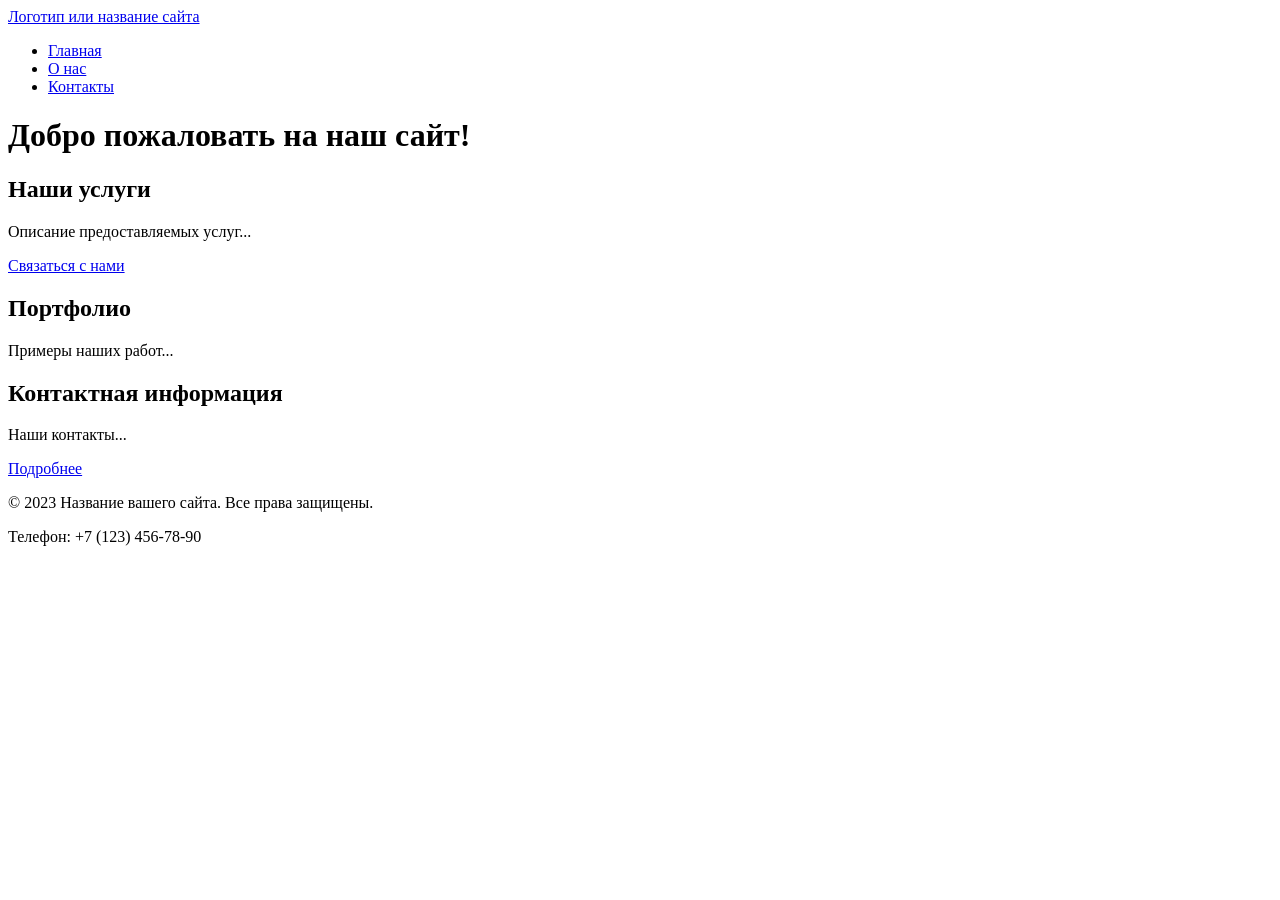
==== index.html @ 803d7de9 "feat: -src" ====
<!DOCTYPE html>
<html lang="ru">
<head>
 <meta charset="UTF-8">
 <meta name="viewport" content="width=device-width, initial-scale=1.0">
 <title>Главная - Название вашего сайта</title>
 <meta name="description" content="Краткое описание главной страницы вашего сайта">
 <link rel="icon" href="assets/favicon.ico" type="image/x-icon">
</head>
<body>
 <!-- Шапка сайта -->
 <header>
 <a href="/">Логотип или название сайта</a>
 <!-- Главное меню навигации -->
 <nav>
 <ul>
 <li><a href="index.html">Главная</a></li>
 <li><a href="about.html">О нас</a></li>
 <li><a href="contacts.html">Контакты</a></li>
 </ul>
 </nav>
 </header>
 <!-- Уникальное основное содержимое страницы -->
 <main>
 <h1>Добро пожаловать на наш сайт!</h1>
 <!-- Секция 1 с якорем -->
 <section id="services">
 <h2>Наши услуги</h2>
 <p>Описание предоставляемых услуг...</p>
 <a href="#contacts">Связаться с нами</a> <!-- Якорная ссылка внутри страницы -->
 </section>
 <!-- Секция 2 с якорем -->
 <section id="portfolio">
 <h2>Портфолио</h2>
 <p>Примеры наших работ...</p>
 </section>
 <!-- Секция 3 с якорем -->
 <section id="contacts">
 <h2>Контактная информация</h2>
 <p>Наши контакты...</p>
 <a href="contacts.html">Подробнее</a> <!-- Ссылка на отдельную страницу -->
 </section>
 </main>
 <!-- Подвал сайта -->
 <footer>
 <p>&copy; 2023 Название вашего сайта. Все права защищены.</p>
 <p>Телефон: +7 (123) 456-78-90</p>
 </footer>
</body>
</html>
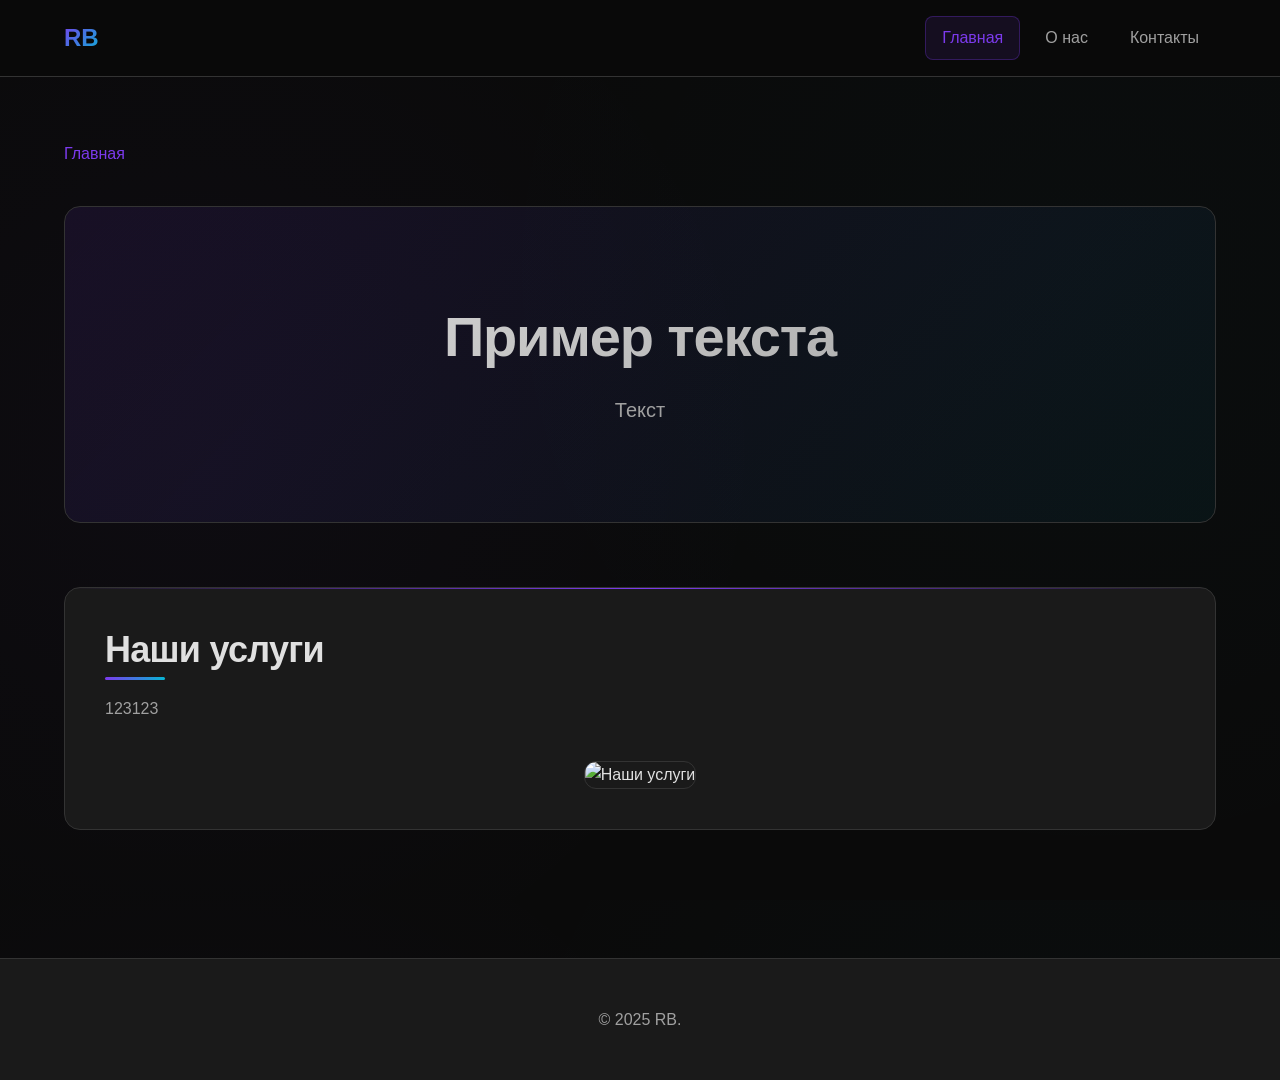
==== commit 039a9b27: "Add files via upload" ====
--- a/index.html
+++ b/index.html
@@ -1,50 +1,61 @@
 <!DOCTYPE html>
 <html lang="ru">
 <head>
- <meta charset="UTF-8">
- <meta name="viewport" content="width=device-width, initial-scale=1.0">
- <title>Главная - Название вашего сайта</title>
- <meta name="description" content="Краткое описание главной страницы вашего сайта">
- <link rel="icon" href="assets/favicon.ico" type="image/x-icon">
+    <meta charset="UTF-8">
+    <meta name="viewport" content="width=device-width, initial-scale=1.0">
+    <title>Главная</title>
+    <meta name="description" content="Пример текста">
+    <link rel="stylesheet" href="styles.css">
+    <link rel="preconnect" href="https://fonts.googleapis.com">
+    <link rel="preconnect" href="https://fonts.gstatic.com" crossorigin>
 </head>
 <body>
- <!-- Шапка сайта -->
- <header>
- <a href="/">Логотип или название сайта</a>
- <!-- Главное меню навигации -->
- <nav>
- <ul>
- <li><a href="index.html">Главная</a></li>
- <li><a href="about.html">О нас</a></li>
- <li><a href="contacts.html">Контакты</a></li>
- </ul>
- </nav>
- </header>
- <!-- Уникальное основное содержимое страницы -->
- <main>
- <h1>Добро пожаловать на наш сайт!</h1>
- <!-- Секция 1 с якорем -->
- <section id="services">
- <h2>Наши услуги</h2>
- <p>Описание предоставляемых услуг...</p>
- <a href="#contacts">Связаться с нами</a> <!-- Якорная ссылка внутри страницы -->
- </section>
- <!-- Секция 2 с якорем -->
- <section id="portfolio">
- <h2>Портфолио</h2>
- <p>Примеры наших работ...</p>
- </section>
- <!-- Секция 3 с якорем -->
- <section id="contacts">
- <h2>Контактная информация</h2>
- <p>Наши контакты...</p>
- <a href="contacts.html">Подробнее</a> <!-- Ссылка на отдельную страницу -->
- </section>
- </main>
- <!-- Подвал сайта -->
- <footer>
- <p>&copy; 2023 Название вашего сайта. Все права защищены.</p>
- <p>Телефон: +7 (123) 456-78-90</p>
- </footer>
+<header class="site-header">
+    <div class="site-header__container">
+        <a href="index.html" class="site-header__brand">RB</a>
+        <nav class="site-nav" aria-label="Основная навигация">
+            <ul class="site-nav__list">
+                <li><a href="index.html" class="site-nav__link site-nav__link--active">Главная</a></li>
+                <li><a href="about.html" class="site-nav__link">О нас</a></li>
+                <li><a href="contacts.html" class="site-nav__link">Контакты</a></li>
+            </ul>
+        </nav>
+    </div>
+</header>
+    
+    <main class="main-content">
+        <nav class="breadcrumbs" aria-label="Хлебные крошки">
+            <ul class="breadcrumbs__list">
+                <li><a href="index.html" class="breadcrumbs__link">Главная</a></li>
+            </ul>
+        </nav>
+        
+        <section class="hero">
+            <h1>Пример текста</h1>
+            <p>Текст</p>
+        </section>
+        
+        <section class="section">
+            <h2 class="section__title">Наши услуги</h2>
+            <p>123123</p>
+            
+            <div style="margin-top: var(--space-5); text-align: center;">
+                <img src="assets/service-640.jpg" 
+                     srcset="assets/service-640.jpg 640w, assets/service-960.jpg 960w"
+                     sizes="(max-width: 768px) 100vw, 640px"
+                     alt="Наши услуги" 
+                     width="640" 
+                     height="360"
+                     loading="lazy"
+                     style="border-radius: var(--radius-lg); border: 1px solid var(--color-border);">
+            </div>
+        </section>
+        
+    </main>
+    
+    <footer class="site-footer">
+        <p>&copy; 2025 RB.</p>
+       
+    </footer>
 </body>
 </html>
--- a/styles.css
+++ b/styles.css
@@ -0,0 +1,617 @@
+
+:root {
+  --color-bg: #0a0a0a;
+  --color-bg-alt: #1a1a1a;
+  --color-fg: #e0e0e0;
+  --color-fg-alt: #a0a0a0;
+  --color-muted: #666;
+  --color-primary: #7c3aed;
+  --color-primary-hover: #6d28d9;
+  --color-secondary: #06b6d4;
+  --color-accent: #10b981;
+  --color-danger: #ef4444;
+  --color-border: #333;
+  --color-border-light: #404040;
+  
+  --font-primary: 'Inter', 'SF Pro Display', -apple-system, BlinkMacSystemFont, sans-serif;
+  --font-mono: 'SF Mono', 'Fira Code', monospace;
+  
+  --space-1: 4px;
+  --space-2: 8px;
+  --space-3: 16px;
+  --space-4: 24px;
+  --space-5: 40px;
+  --space-6: 64px;
+  
+  --radius-sm: 4px;
+  --radius: 8px;
+  --radius-lg: 12px;
+  --radius-xl: 16px;
+  --shadow: 0 4px 20px rgba(0, 0, 0, 0.3);
+  --shadow-lg: 0 8px 40px rgba(0, 0, 0, 0.4);
+ 
+
+  --transition: all 0.3s cubic-bezier(0.4, 0, 0.2, 1);
+}
+
+
+* { 
+  box-sizing: border-box; 
+  margin: 0;
+  padding: 0;
+}
+
+html, body { 
+  height: 100%;
+  scroll-behavior: smooth;
+}
+
+body { 
+  background: var(--color-bg); 
+  color: var(--color-fg); 
+  font-family: var(--font-primary);
+  line-height: 1.6;
+  font-weight: 400;
+  min-height: 100vh;
+  display: flex;
+  flex-direction: column;
+  background-image: 
+    radial-gradient(circle at 15% 50%, rgba(124, 58, 237, 0.03) 0%, transparent 50%),
+    radial-gradient(circle at 85% 30%, rgba(6, 182, 212, 0.02) 0%, transparent 50%);
+}
+
+@import url('https://fonts.googleapis.com/css2?family=Inter:wght@300;400;500;600;700&display=swap');
+
+h1, h2, h3, h4, h5, h6 {
+  font-weight: 600;
+  line-height: 1.2;
+  margin-bottom: var(--space-3);
+  color: var(--color-fg);
+  letter-spacing: -0.02em;
+}
+
+h1 {
+  font-size: clamp(2.5rem, 5vw, 3.5rem);
+  background: linear-gradient(135deg, var(--color-fg) 0%, var(--color-fg-alt) 100%);
+  -webkit-background-clip: text;
+  -webkit-text-fill-color: transparent;
+  background-clip: text;
+}
+
+h2 {
+  font-size: clamp(2rem, 4vw, 2.5rem);
+  position: relative;
+  display: inline-block;
+}
+
+h2::after {
+  content: '';
+  position: absolute;
+  bottom: -8px;
+  left: 0;
+  width: 60px;
+  height: 3px;
+  background: linear-gradient(90deg, var(--color-primary), var(--color-secondary));
+  border-radius: 2px;
+}
+
+h3 {
+  font-size: 1.5rem;
+  color: var(--color-fg);
+}
+
+p {
+  margin-bottom: var(--space-3);
+  color: var(--color-fg-alt);
+  font-weight: 400;
+}
+
+.site-header {
+  background: rgba(10, 10, 10, 0.95);
+  backdrop-filter: blur(20px);
+  border-bottom: 1px solid var(--color-border);
+  padding: var(--space-3) 0;
+  position: sticky;
+  top: 0;
+  z-index: 1000;
+}
+
+.site-header__container {
+  width: min(100% - 2 * var(--space-4), 1200px);
+  margin-inline: auto;
+  display: flex;
+  justify-content: space-between;
+  align-items: center;
+  padding: 0 var(--space-4);
+}
+
+.site-header__brand {
+  color: var(--color-fg);
+  text-decoration: none;
+  font-weight: 700;
+  font-size: 1.5rem;
+  background: linear-gradient(135deg, var(--color-primary) 0%, var(--color-secondary) 100%);
+  -webkit-background-clip: text;
+  -webkit-text-fill-color: transparent;
+  background-clip: text;
+  transition: var(--transition);
+}
+
+.site-header__brand:hover {
+  transform: translateY(-1px);
+}
+
+.site-nav__list {
+  list-style: none;
+  display: flex;
+  gap: var(--space-2);
+  align-items: center;
+  margin: 0;
+  padding: 0;
+}
+
+.site-nav__link {
+  color: var(--color-fg-alt);
+  text-decoration: none;
+  padding: var(--space-2) var(--space-3);
+  border-radius: var(--radius);
+  transition: var(--transition);
+  font-weight: 500;
+  border: 1px solid transparent;
+  display: block;
+}
+
+.site-nav__link:hover {
+  color: var(--color-fg);
+  background: rgba(255, 255, 255, 0.05);
+  border-color: var(--color-border-light);
+}
+
+.site-nav__link--active {
+  color: var(--color-primary);
+  background: rgba(124, 58, 237, 0.1);
+  border-color: rgba(124, 58, 237, 0.3);
+}
+
+.site-nav__link::before,
+.site-nav__link::after {
+  display: none;
+}
+
+.main-content {
+  width: min(100% - 2 * var(--space-4), 1200px);
+  margin-inline: auto;
+  padding: var(--space-6) var(--space-4);
+  flex: 1;
+}
+
+.breadcrumbs {
+  margin-bottom: var(--space-5);
+}
+
+.breadcrumbs__list {
+  list-style: none;
+  display: flex;
+  gap: var(--space-2);
+  align-items: center;
+  flex-wrap: wrap;
+  margin: 0;
+  padding: 0;
+}
+
+.breadcrumbs__link {
+  color: var(--color-primary);
+  text-decoration: none;
+  font-weight: 500;
+  transition: var(--transition);
+}
+
+.breadcrumbs__link:hover {
+  color: var(--color-secondary);
+}
+
+.breadcrumbs__list li:not(:last-child)::after {
+  content: '›';
+  margin-left: var(--space-2);
+  color: var(--color-muted);
+}
+
+.section {
+  margin-bottom: var(--space-6);
+  padding: var(--space-5);
+  background: var(--color-bg-alt);
+  border-radius: var(--radius-xl);
+  border: 1px solid var(--color-border);
+  transition: var(--transition);
+  position: relative;
+  overflow: hidden;
+}
+
+.section::before {
+  content: '';
+  position: absolute;
+  top: 0;
+  left: 0;
+  right: 0;
+  height: 1px;
+  background: linear-gradient(90deg, transparent, var(--color-primary), transparent);
+}
+
+.section:hover {
+  border-color: var(--color-border-light);
+  transform: translateY(-2px);
+  box-shadow: var(--shadow-lg);
+}
+
+.section__title {
+  margin: 0 0 var(--space-4) 0;
+  font-size: clamp(1.75rem, 3vw, 2.25rem);
+}
+
+.hero {
+  background: 
+    linear-gradient(135deg, rgba(124, 58, 237, 0.1) 0%, rgba(6, 182, 212, 0.05) 100%);
+  border: 1px solid var(--color-border);
+  padding: clamp(3rem, 8vw, 6rem) var(--space-5);
+  border-radius: var(--radius-xl);
+  text-align: center;
+  margin-bottom: var(--space-6);
+  position: relative;
+  overflow: hidden;
+}
+
+.hero h1 {
+  margin: 0 0 var(--space-4) 0;
+  position: relative;
+  z-index: 2;
+}
+
+.hero p {
+  font-size: 1.25rem;
+  margin: 0;
+  color: var(--color-fg-alt);
+  max-width: 600px;
+  margin-left: auto;
+  margin-right: auto;
+  position: relative;
+  z-index: 2;
+}
+
+address {
+  font-style: normal;
+  margin: var(--space-4) 0;
+}
+
+address p {
+  margin: var(--space-3) 0;
+  display: flex;
+  align-items: center;
+  gap: var(--space-3);
+  padding: var(--space-3);
+  background: rgba(255, 255, 255, 0.02);
+  border-radius: var(--radius);
+  border-left: 3px solid var(--color-primary);
+}
+
+address a {
+  color: var(--color-secondary);
+  text-decoration: none;
+  transition: var(--transition);
+  font-weight: 500;
+}
+
+address a:hover {
+  color: var(--color-primary);
+}
+
+.btn-primary {
+  background: linear-gradient(135deg, var(--color-primary) 0%, var(--color-primary-hover) 100%);
+  color: white;
+  border: none;
+  padding: var(--space-3) var(--space-5);
+  border-radius: var(--radius);
+  font-size: 1rem;
+  cursor: pointer;
+  text-decoration: none;
+  display: inline-flex;
+  align-items: center;
+  gap: var(--space-2);
+  transition: var(--transition);
+  font-weight: 600;
+}
+
+.btn-primary:hover {
+  transform: translateY(-2px);
+  box-shadow: 0 8px 25px rgba(124, 58, 237, 0.3);
+}
+
+.btn-secondary {
+  background: transparent;
+  color: var(--color-fg);
+  border: 1px solid var(--color-border);
+  padding: var(--space-3) var(--space-5);
+  border-radius: var(--radius);
+  font-size: 1rem;
+  cursor: pointer;
+  transition: var(--transition);
+  font-weight: 500;
+}
+
+.btn-secondary:hover {
+  border-color: var(--color-primary);
+  color: var(--color-primary);
+  transform: translateY(-1px);
+}
+
+dialog {
+  padding: 0;
+  border: none;
+  border-radius: var(--radius-xl);
+  background: var(--color-bg-alt);
+  border: 1px solid var(--color-border);
+  box-shadow: var(--shadow-lg);
+  width: min(90vw, 500px);
+  max-height: 90vh;
+  overflow-y: auto;
+  color: var(--color-fg);
+  position: fixed;
+  top: 50%;
+  left: 50%;
+  transform: translate(-50%, -50%);
+  margin: 0;
+}
+
+dialog::backdrop {
+  background: rgba(0, 0, 0, 0.8);
+  backdrop-filter: blur(10px);
+}
+
+.dialog-content {
+  padding: var(--space-5);
+}
+
+.dialog-content h2 {
+  margin: 0 0 var(--space-3) 0;
+  text-align: center;
+  font-size: 1.75rem;
+}
+
+.dialog-content p {
+  text-align: center;
+  color: var(--color-fg-alt);
+  margin-bottom: var(--space-5);
+}
+
+
+.form-fieldset {
+  border: 1px solid var(--color-border);
+  border-radius: var(--radius-lg);
+  padding: var(--space-4);
+  margin-bottom: var(--space-4);
+  background: rgba(255, 255, 255, 0.02);
+}
+
+.form-legend {
+  font-weight: 600;
+  color: var(--color-fg);
+  padding: 0 var(--space-3);
+  font-size: 1.1rem;
+  background: var(--color-bg-alt);
+}
+
+.form-group {
+  margin-bottom: var(--space-4);
+}
+
+.form-label {
+  display: block;
+  margin-bottom: var(--space-2);
+  font-weight: 500;
+  color: var(--color-fg);
+  font-size: 0.9rem;
+  text-transform: uppercase;
+  letter-spacing: 0.05em;
+}
+
+.form-input {
+  width: 100%;
+  padding: var(--space-3);
+  border: 1px solid var(--color-border);
+  border-radius: var(--radius);
+  font-size: 1rem;
+  transition: var(--transition);
+  background: rgba(255, 255, 255, 0.05);
+  color: var(--color-fg);
+  font-family: var(--font-primary);
+}
+
+.form-input:focus {
+  outline: none;
+  border-color: var(--color-primary);
+  box-shadow: 0 0 0 3px rgba(124, 58, 237, 0.1);
+  background: rgba(255, 255, 255, 0.08);
+}
+
+.form-input::placeholder {
+  color: var(--color-muted);
+}
+
+.form-help {
+  display: block;
+  margin-top: var(--space-2);
+  font-size: 0.875rem;
+  color: var(--color-muted);
+  font-style: italic;
+}
+
+.form-input:invalid:not(:focus):not(:placeholder-shown) {
+  border-color: var(--color-danger);
+}
+
+.form-input[aria-invalid="true"] {
+  border-color: var(--color-danger);
+  background: rgba(239, 68, 68, 0.05);
+}
+
+.form-input:valid:not(:focus) {
+  border-color: var(--color-accent);
+}
+
+
+select.form-input {
+  appearance: none;
+  background-image: url("data:image/svg+xml,%3Csvg xmlns='http://www.w3.org/2000/svg' width='16' height='16' viewBox='0 0 24 24' fill='none' stroke='%23a0a0a0' stroke-width='2' stroke-linecap='round' stroke-linejoin='round'%3E%3Cpolyline points='6 9 12 15 18 9'%3E%3C/polyline%3E%3C/svg%3E");
+  background-repeat: no-repeat;
+  background-position: right var(--space-3) center;
+  background-size: 16px;
+  padding-right: var(--space-5);
+  background-color: rgba(255, 255, 255, 0.05);
+  color: var(--color-fg);
+  border: 1px solid var(--color-border);
+  cursor: pointer;
+}
+
+select.form-input:focus {
+  background-color: rgba(255, 255, 255, 0.08);
+  border-color: var(--color-primary);
+}
+
+select.form-input option {
+  background: var(--color-bg-alt);
+  color: var(--color-fg);
+  padding: var(--space-3);
+}
+
+textarea.form-input {
+  resize: vertical;
+  min-height: 120px;
+  font-family: var(--font-primary);
+  line-height: 1.5;
+}
+
+.form-actions {
+  display: flex;
+  gap: var(--space-3);
+  margin-top: var(--space-5);
+  justify-content: flex-end;
+}
+
+.success-message {
+  background: rgba(16, 185, 129, 0.1);
+  color: var(--color-accent);
+  padding: var(--space-4);
+  border-radius: var(--radius);
+  margin-bottom: var(--space-4);
+  border: 1px solid rgba(16, 185, 129, 0.3);
+  text-align: center;
+  font-weight: 500;
+}
+
+.media-container {
+  aspect-ratio: 16/9;
+  width: min(100%, 800px);
+  margin-inline: auto;
+  border-radius: var(--radius-lg);
+  overflow: hidden;
+  border: 1px solid var(--color-border);
+  background: var(--color-bg-alt);
+}
+
+.media-container iframe,
+.media-container video {
+  width: 100%;
+  height: 100%;
+  border: 0;
+  border-radius: var(--radius-lg);
+}
+
+.site-footer {
+  background: var(--color-bg-alt);
+  color: var(--color-fg-alt);
+  padding: var(--space-5) 0;
+  text-align: center;
+  margin-top: auto;
+  border-top: 1px solid var(--color-border);
+}
+
+.site-footer p {
+  margin: var(--space-2) 0;
+  color: var(--color-fg-alt);
+}
+
+:where(a, button, input, select, textarea):focus-visible {
+  outline: 2px solid var(--color-primary);
+  outline-offset: 2px;
+  border-radius: var(--radius-sm);
+}
+
+
+:target {
+  background: rgba(124, 58, 237, 0.1);
+  padding: var(--space-3);
+  border-radius: var(--radius);
+  border-left: 4px solid var(--color-primary);
+  scroll-margin-top: var(--space-4);
+}
+
+
+@media (max-width: 768px) {
+  .site-header__container {
+    flex-direction: column;
+    gap: var(--space-3);
+    text-align: center;
+  }
+  
+  .site-nav__list {
+    flex-direction: column;
+    gap: var(--space-2);
+    width: 100%;
+  }
+  
+  .site-nav__link {
+    display: block;
+    text-align: center;
+  }
+  
+  .form-actions {
+    flex-direction: column;
+  }
+  
+  .main-content {
+    padding: var(--space-4) var(--space-3);
+  }
+  
+  .section {
+    padding: var(--space-4);
+    margin-bottom: var(--space-4);
+  }
+  
+  .hero {
+    padding: var(--space-5) var(--space-4);
+  }
+  
+  .form-fieldset {
+    padding: var(--space-3);
+  }
+  
+  dialog {
+    width: 95vw;
+    margin: var(--space-3);
+  }
+}
+
+@media (max-width: 480px) {
+  .hero h1 {
+    font-size: 2rem;
+  }
+  
+  .section__title {
+    font-size: 1.5rem;
+  }
+  
+  .btn-primary,
+  .btn-secondary {
+    width: 100%;
+    justify-content: center;
+  }
+}
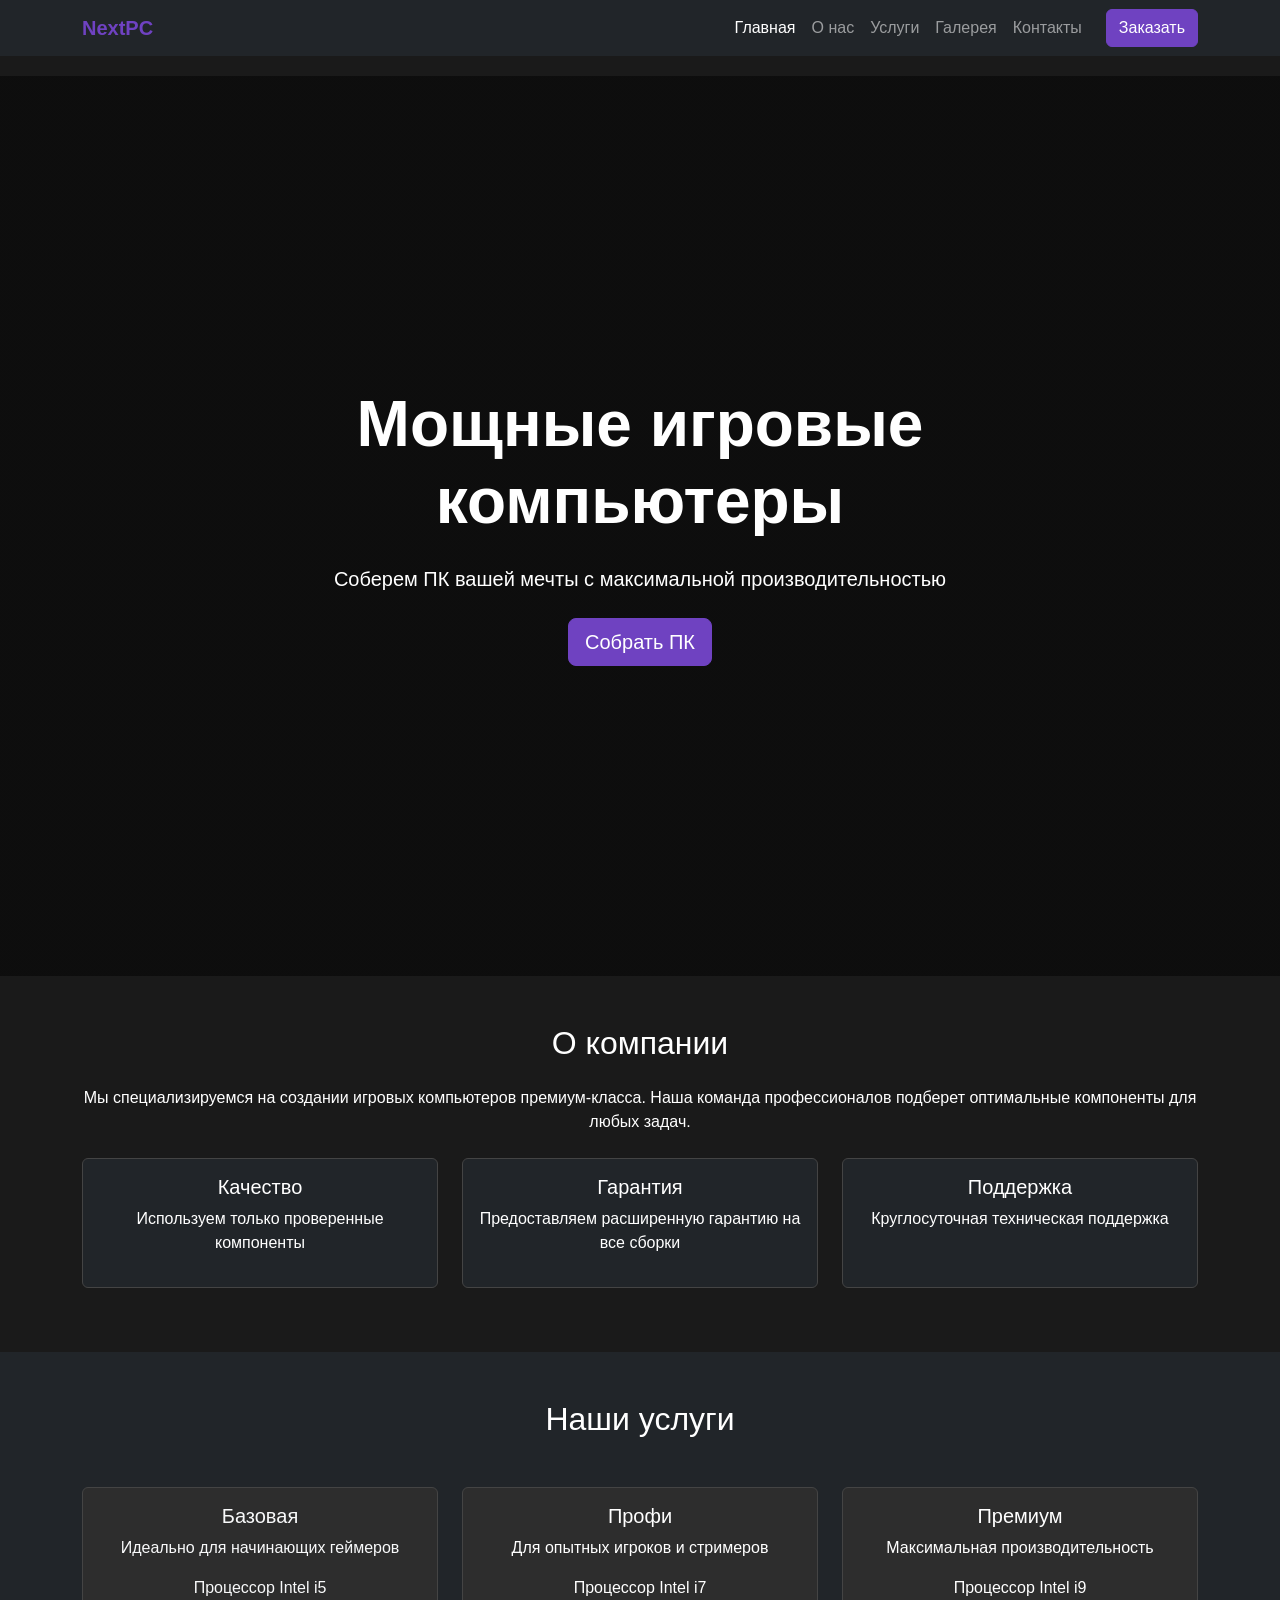
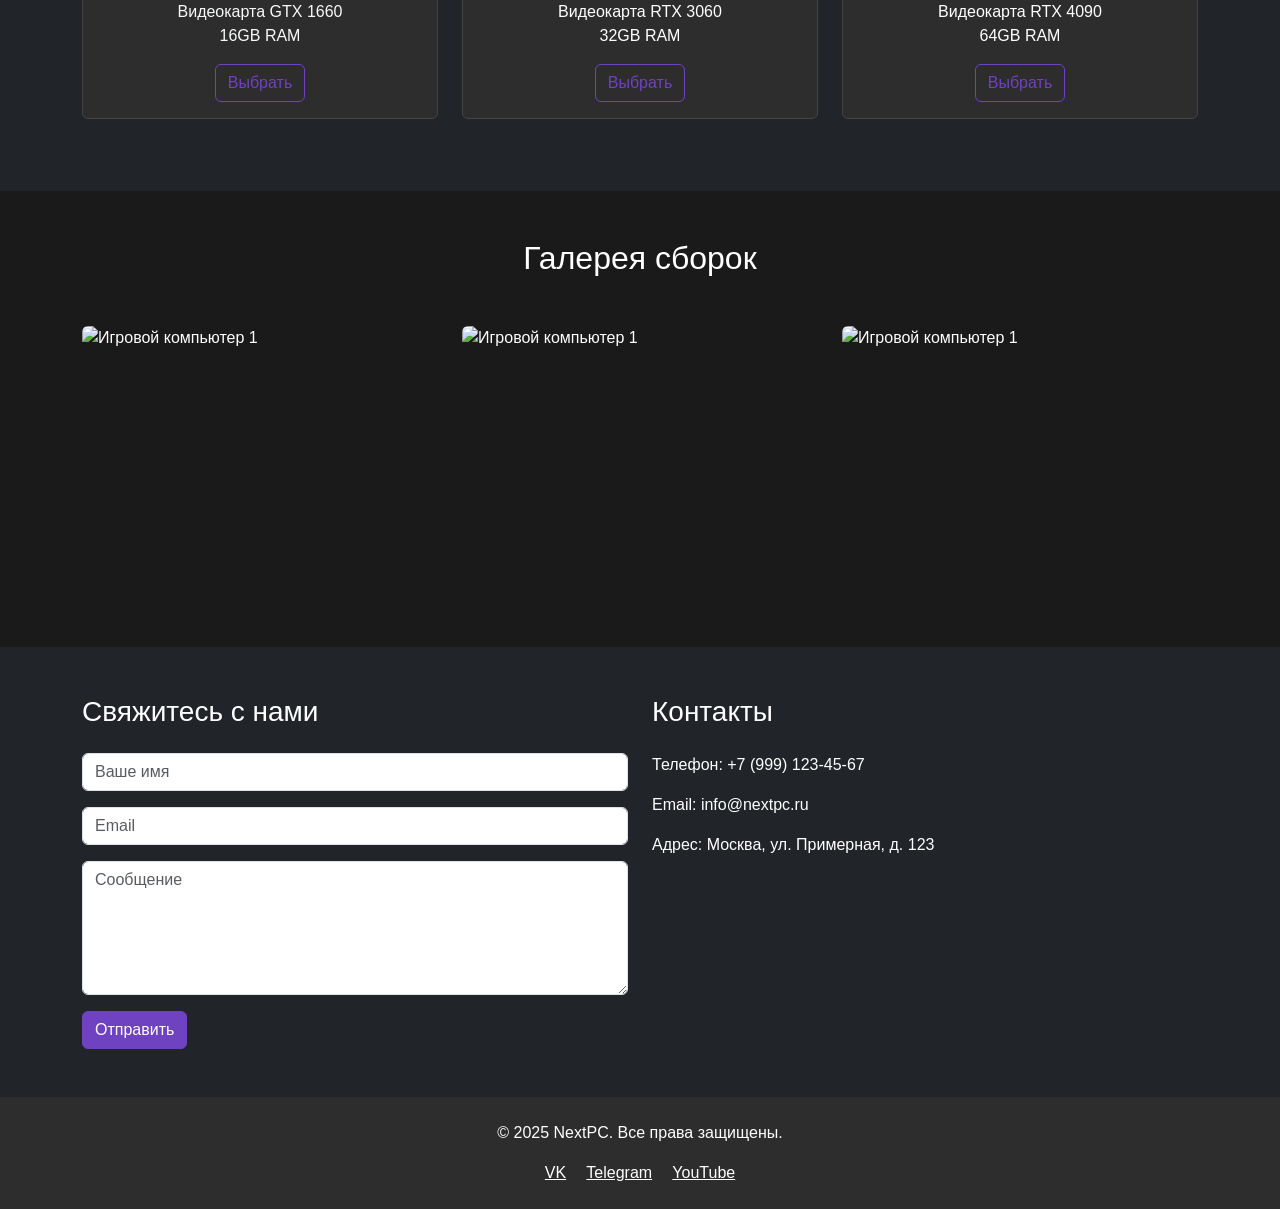
==== commit be9e9d69: "Add files via upload" ====
--- a/index.html
+++ b/index.html
@@ -3,59 +3,232 @@
 <head>
     <meta charset="UTF-8">
     <meta name="viewport" content="width=device-width, initial-scale=1.0">
-    <title>Главная</title>
-    <meta name="description" content="Пример текста">
-    <link rel="stylesheet" href="styles.css">
-    <link rel="preconnect" href="https://fonts.googleapis.com">
-    <link rel="preconnect" href="https://fonts.gstatic.com" crossorigin>
+    <title>NextPC - Сборка игровых компьютеров</title>
+    <link href="https://cdn.jsdelivr.net/npm/bootstrap@5.3.0/dist/css/bootstrap.min.css" rel="stylesheet">
+    <link rel="stylesheet" href="style.css">
 </head>
-<body>
-<header class="site-header">
-    <div class="site-header__container">
-        <a href="index.html" class="site-header__brand">RB</a>
-        <nav class="site-nav" aria-label="Основная навигация">
-            <ul class="site-nav__list">
-                <li><a href="index.html" class="site-nav__link site-nav__link--active">Главная</a></li>
-                <li><a href="about.html" class="site-nav__link">О нас</a></li>
-                <li><a href="contacts.html" class="site-nav__link">Контакты</a></li>
-            </ul>
-        </nav>
+<body data-bs-spy="scroll" data-bs-target="#navbar" data-bs-offset="80">
+    <nav id="navbar" class="navbar navbar-expand-lg navbar-dark bg-dark fixed-top">
+        <div class="container">
+            <a class="navbar-brand fw-bold" href="#home">NextPC</a>
+            <button class="navbar-toggler" type="button" data-bs-toggle="collapse" data-bs-target="#navbarNav">
+                <span class="navbar-toggler-icon"></span>
+            </button>
+            <div class="collapse navbar-collapse" id="navbarNav">
+                <ul class="navbar-nav ms-auto">
+                    <li class="nav-item"><a class="nav-link" href="#home">Главная</a></li>
+                    <li class="nav-item"><a class="nav-link" href="#about">О нас</a></li>
+                    <li class="nav-item"><a class="nav-link" href="#services">Услуги</a></li>
+                    <li class="nav-item"><a class="nav-link" href="#gallery">Галерея</a></li>
+                    <li class="nav-item"><a class="nav-link" href="#contacts">Контакты</a></li>
+                </ul>
+                <button class="btn btn-primary ms-3" data-bs-toggle="modal" data-bs-target="#orderModal">Заказать</button>
+            </div>
+        </div>
+    </nav>
+
+    <section id="home" class="hero d-flex align-items-center">
+        <div class="container">
+            <div class="row justify-content-center text-center">
+                <div class="col-lg-8">
+                    <h1 class="display-3 fw-bold mb-4">Мощные игровые компьютеры</h1>
+                    <p class="lead mb-4">Соберем ПК вашей мечты с максимальной производительностью</p>
+                    <button class="btn btn-primary btn-lg" data-bs-toggle="modal" data-bs-target="#orderModal">Собрать ПК</button>
+                </div>
+            </div>
+        </div>
+    </section>
+
+    <section id="about" class="section-block py-5">
+        <div class="container">
+            <div class="row justify-content-center">
+                <div class="text-center">
+                    <h2 class="mb-4">О компании</h2>
+                    <p class="mb-4">Мы специализируемся на создании игровых компьютеров премиум-класса. Наша команда профессионалов подберет оптимальные компоненты для любых задач.</p>
+                    <div class="row">
+                        <div class="col-md-4 mb-3">
+                            <div class="card bg-dark h-100 text-white">
+                                <div class="card-body">
+                                    <h5>Качество</h5>
+                                    <p>Используем только проверенные компоненты</p>
+                                </div>
+                            </div>
+                        </div>
+                        <div class="col-md-4 mb-3">
+                            <div class="card bg-dark h-100 text-white">
+                                <div class="card-body">
+                                    <h5>Гарантия</h5>
+                                    <p>Предоставляем расширенную гарантию на все сборки</p>
+                                </div>
+                            </div>
+                        </div>
+                        <div class="col-md-4 mb-3">
+                            <div class="card bg-dark h-100 text-white">
+                                <div class="card-body">
+                                    <h5>Поддержка</h5>
+                                    <p>Круглосуточная техническая поддержка</p>
+                                </div>
+                            </div>
+                        </div>
+                    </div>
+                </div>
+            </div>
+        </div>
+    </section>
+
+    <section id="services" class="section-block py-5 bg-dark">
+        <div class="container">
+            <h2 class="text-center mb-5">Наши услуги</h2>
+            <div class="row">
+                <div class="col-md-4 mb-4">
+                    <div class="card h-100 text-white">
+                        <div class="card-body text-center">
+                            <h5 class="card-title text-light">Базовая</h5>
+                            <p class="card-text text-light">Идеально для начинающих геймеров</p>
+                            <ul class="list-unstyled text-light">
+                                <li>Процессор Intel i5</li>
+                                <li>Видеокарта GTX 1660</li>
+                                <li>16GB RAM</li>
+                            </ul>
+                            <button class="btn btn-outline-primary">Выбрать</button>
+                        </div>
+                    </div>
+                </div>
+                <div class="col-md-4 mb-4">
+                    <div class="card h-100 text-white">
+                        <div class="card-body text-center">
+                            <h5 class="card-title">Профи</h5>
+                            <p class="card-text">Для опытных игроков и стримеров</p>
+                            <ul class="list-unstyled">
+                                <li>Процессор Intel i7</li>
+                                <li>Видеокарта RTX 3060</li>
+                                <li>32GB RAM</li>
+                            </ul>
+                            <button class="btn btn-outline-primary" data-bs-toggle="modal" data-bs-target="#orderModal">Выбрать</button>
+                        </div>
+                    </div>
+                </div>
+                <div class="col-md-4 mb-4">
+                    <div class="card h-100 text-white">
+                        <div class="card-body text-center">
+                            <h5 class="card-title">Премиум</h5>
+                            <p class="card-text">Максимальная производительность</p>
+                            <ul class="list-unstyled">
+                                <li>Процессор Intel i9</li>
+                                <li>Видеокарта RTX 4090</li>
+                                <li>64GB RAM</li>
+                            </ul>
+                            <button class="btn btn-outline-primary" data-bs-toggle="modal" data-bs-target="#orderModal">Выбрать</button>
+                        </div>
+                    </div>
+                </div>
+            </div>
+        </div>
+    </section>
+
+    <section id="gallery" class="section-block py-5">
+        <div class="container">
+            <h2 class="text-center mb-5">Галерея сборок</h2>
+            <div class="row">
+                <div class="col-md-4 mb-4">
+                    <div class="gallery-item">
+                        <img src="images/img1.jpg" alt="Игровой компьютер 1" class="img-fluid rounded">
+                    </div>
+                </div>
+                <div class="col-md-4 mb-4">
+                    <div class="gallery-item">
+                        <img src="images/img2.jpg" alt="Игровой компьютер 1" class="img-fluid rounded">
+                    </div>
+                </div>
+                <div class="col-md-4 mb-4">
+                    <div class="gallery-item">
+                        <img src="images/img3.jpg" alt="Игровой компьютер 1" class="img-fluid rounded">
+                    </div>
+                </div>
+            </div>
+        </div>
+    </section>
+
+    <section id="contacts" class="section-block py-5 bg-dark">
+        <div class="container">
+            <div class="row">
+                <div class="col-md-6">
+                    <h3 class="mb-4">Свяжитесь с нами</h3>
+                    <form id="contactForm">
+                        <div class="mb-3">
+                            <input type="text" class="form-control" placeholder="Ваше имя" required>
+                        </div>
+                        <div class="mb-3">
+                            <input type="email" class="form-control" placeholder="Email" required>
+                        </div>
+                        <div class="mb-3">
+                            <textarea class="form-control" rows="5" placeholder="Сообщение" required></textarea>
+                        </div>
+                        <button type="submit" class="btn btn-primary">Отправить</button>
+                    </form>
+                </div>
+                <div class="col-md-6 mt-4 mt-md-0">
+                    <h3 class="mb-4">Контакты</h3>
+                    <p>Телефон: +7 (999) 123-45-67</p>
+                    <p>Email: info@nextpc.ru</p>
+                    <p>Адрес: Москва, ул. Примерная, д. 123</p>
+                </div>
+            </div>
+        </div>
+    </section>
+
+    <footer class="py-4">
+        <div class="container text-center">
+            <p>&copy; 2025 NextPC. Все права защищены.</p>
+            <div class="social-links">
+                <a href="#" class="text-white me-3">VK</a>
+                <a href="#" class="text-white me-3">Telegram</a>
+                <a href="#" class="text-white">YouTube</a>
+            </div>
+        </div>
+    </footer>
+
+    <div class="modal fade" id="orderModal" tabindex="-1">
+        <div class="modal-dialog">
+            <div class="modal-content bg-dark">
+                <div class="modal-header">
+                    <h5 class="modal-title">Форма заказа</h5>
+                    <button type="button" class="btn-close btn-close-white" data-bs-dismiss="modal"></button>
+                </div>
+                <div class="modal-body">
+                    <form id="orderForm" novalidate>
+                        <div class="mb-3">
+                            <input type="text" class="form-control" id="name" placeholder="Имя" required minlength="2">
+                            <div class="invalid-feedback">Пожалуйста, введите имя (минимум 2 символа)</div>
+                        </div>
+                        <div class="mb-3">
+                            <input type="tel" class="form-control" id="phone" placeholder="Телефон" required pattern="[\+\-0-9\s\(\)]{7,}">
+                            <div class="invalid-feedback">Пожалуйста, введите корректный номер телефона</div>
+                        </div>
+                        <div class="mb-3">
+                            <input type="email" class="form-control" id="email" placeholder="Email" required>
+                            <div class="invalid-feedback">Пожалуйста, введите корректный email</div>
+                        </div>
+                        <div class="mb-3">
+                            <select class="form-select" id="assembly" required>
+                                <option value="">Выберите сборку</option>
+                                <option value="basic">Базовая</option>
+                                <option value="pro">Профи</option>
+                                <option value="premium">Премиум</option>
+                            </select>
+                            <div class="invalid-feedback">Пожалуйста, выберите тип сборки</div>
+                        </div>
+                        <div class="mb-3">
+                            <textarea class="form-control" id="message" rows="3" placeholder="Дополнительные пожелания"></textarea>
+                        </div>
+                        <button type="submit" class="btn btn-primary w-100">Отправить заявку</button>
+                    </form>
+                </div>
+            </div>
+        </div>
     </div>
-</header>
-    
-    <main class="main-content">
-        <nav class="breadcrumbs" aria-label="Хлебные крошки">
-            <ul class="breadcrumbs__list">
-                <li><a href="index.html" class="breadcrumbs__link">Главная</a></li>
-            </ul>
-        </nav>
-        
-        <section class="hero">
-            <h1>Пример текста</h1>
-            <p>Текст</p>
-        </section>
-        
-        <section class="section">
-            <h2 class="section__title">Наши услуги</h2>
-            <p>123123</p>
-            
-            <div style="margin-top: var(--space-5); text-align: center;">
-                <img src="assets/service-640.jpg" 
-                     srcset="assets/service-640.jpg 640w, assets/service-960.jpg 960w"
-                     sizes="(max-width: 768px) 100vw, 640px"
-                     alt="Наши услуги" 
-                     width="640" 
-                     height="360"
-                     loading="lazy"
-                     style="border-radius: var(--radius-lg); border: 1px solid var(--color-border);">
-            </div>
-        </section>
-        
-    </main>
-    
-    <footer class="site-footer">
-        <p>&copy; 2025 RB.</p>
-       
-    </footer>
+
+    <script src="https://cdn.jsdelivr.net/npm/bootstrap@5.3.0/dist/js/bootstrap.bundle.min.js"></script>
+    <script src="script.js"></script>
 </body>
 </html>
--- a/style.css
+++ b/style.css
@@ -0,0 +1,80 @@
+:root {
+    --bg-primary: #1a1a1a;
+    --bg-secondary: #2d2d2d;
+    --accent: #6f42c1;
+}
+
+body {
+    background-color: var(--bg-primary);
+    color: #fff;
+    font-family: Arial, sans-serif;
+    padding-top: 76px;
+    scroll-padding-top: 80px;
+}
+
+.hero {
+    background: linear-gradient(rgba(0,0,0,0.7), rgba(0,0,0,0.7)), var(--bg-secondary);
+    min-height: 100vh;
+}
+
+.section-block {
+    scroll-margin-top: 80px;
+}
+
+.card {
+    background-color: var(--bg-secondary);
+    border: 1px solid #444;
+    transition: transform 0.3s;
+}
+
+.card:hover {
+    transform: translateY(-5px);
+}
+
+.gallery-item {
+    height: 250px;
+    border-radius: 8px;
+}
+
+footer {
+    background-color: var(--bg-secondary);
+}
+
+.navbar-brand {
+    color: var(--accent) !important;
+}
+
+.btn-primary {
+    background-color: var(--accent);
+    border-color: var(--accent);
+}
+
+.btn-primary:hover {
+    background-color: #5a32a8;
+    border-color: #5a32a8;
+}
+
+.btn-outline-primary {
+    color: var(--accent);
+    border-color: var(--accent);
+}
+
+.btn-outline-primary:hover {
+    background-color: var(--accent);
+    border-color: var(--accent);
+}
+
+.fade-in {
+    opacity: 0;
+    transform: translateY(20px);
+    transition: opacity 0.6s, transform 0.6s;
+}
+
+.fade-in.visible {
+    opacity: 1;
+    transform: translateY(0);
+}
+
+html {
+    scroll-behavior: smooth;
+}
